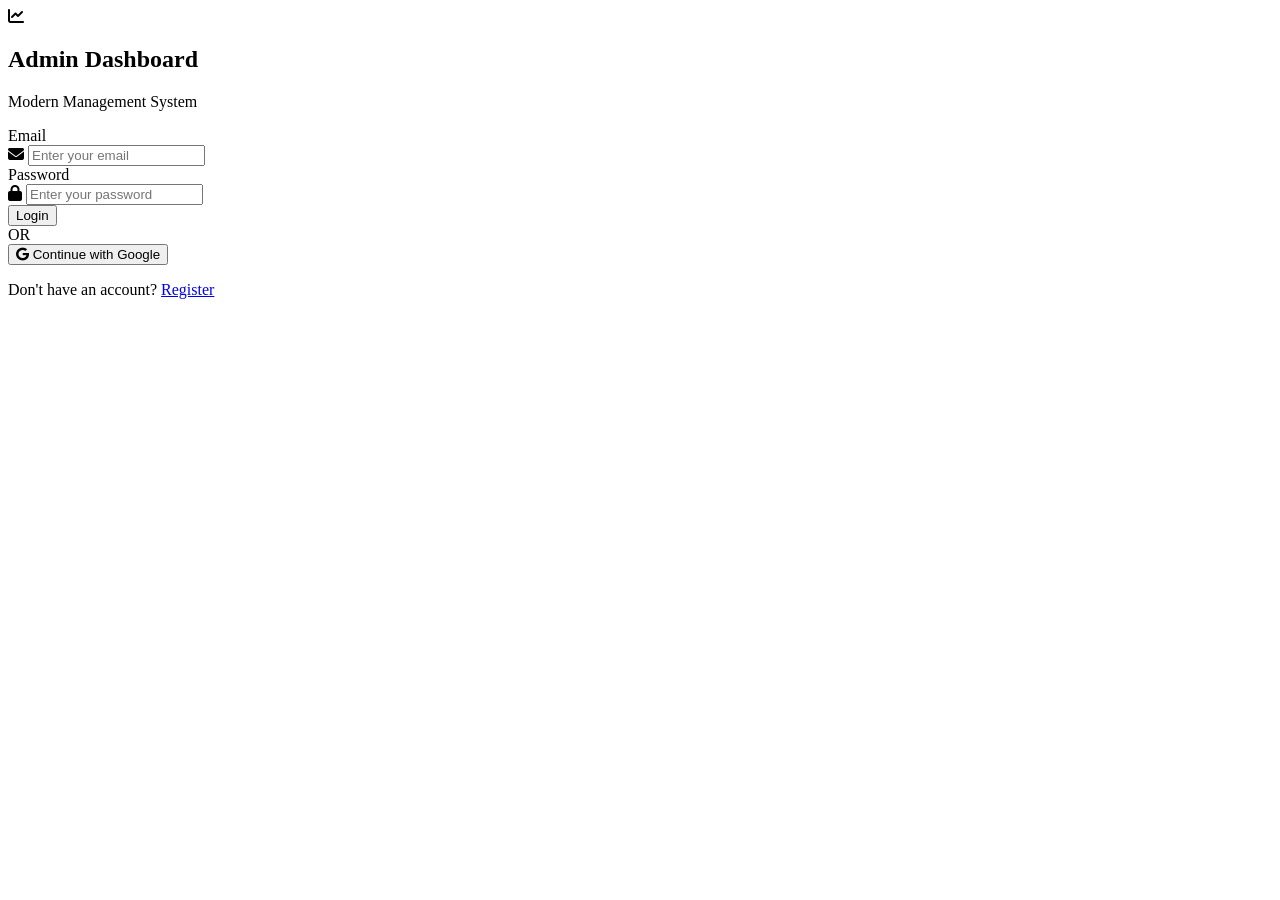
==== index.html @ 11406f1d "Add files via upload" ====
<!DOCTYPE html>
<html lang="en">

<head>
    <meta charset="UTF-8">
    <meta name="viewport" content="width=device-width, initial-scale=1.0">
    <title>Admin Dashboard Login | Nocta-Code</title>

    <link rel="stylesheet" href="css/style.css">

    <link href="https://cdnjs.cloudflare.com/ajax/libs/font-awesome/6.5.1/css/all.min.css"
        rel="stylesheet">
</head>

<body>

    <div class="login-container">

        <div class="glass-card">

            <div class="logo">
                <i class="fa-solid fa-chart-line"></i>
                <h2>Admin Dashboard</h2>
                <p>Modern Management System</p>
            </div>

            <form id="loginForm">

                <div class="input-group">
                    <label>Email</label>

                    <div class="input-box">
                        <i class="fa-solid fa-envelope"></i>
                        <input
                            type="email"
                            placeholder="Enter your email"
                            required>
                    </div>
                </div>

                <div class="input-group">
                    <label>Password</label>

                    <div class="input-box">
                        <i class="fa-solid fa-lock"></i>
                        <input
                            type="password"
                            placeholder="Enter your password"
                            required>
                    </div>
                </div>

                <button type="submit" class="btn-login">
                    Login
                </button>

            </form>

            <div class="divider">
                <span>OR</span>
            </div>

            <button class="google-btn">
                <i class="fa-brands fa-google"></i>
                Continue with Google
            </button>

            <p class="register-link">
                Don't have an account?
                <a href="register.html">
                    Register
                </a>
            </p>

        </div>

    </div>

    <script>

        const loginForm =
            document.getElementById("loginForm");

        loginForm.addEventListener("submit", function (e) {

            e.preventDefault();

            window.location.href =
                "dashboard.html";

        });

    </script>

</body>

</html>
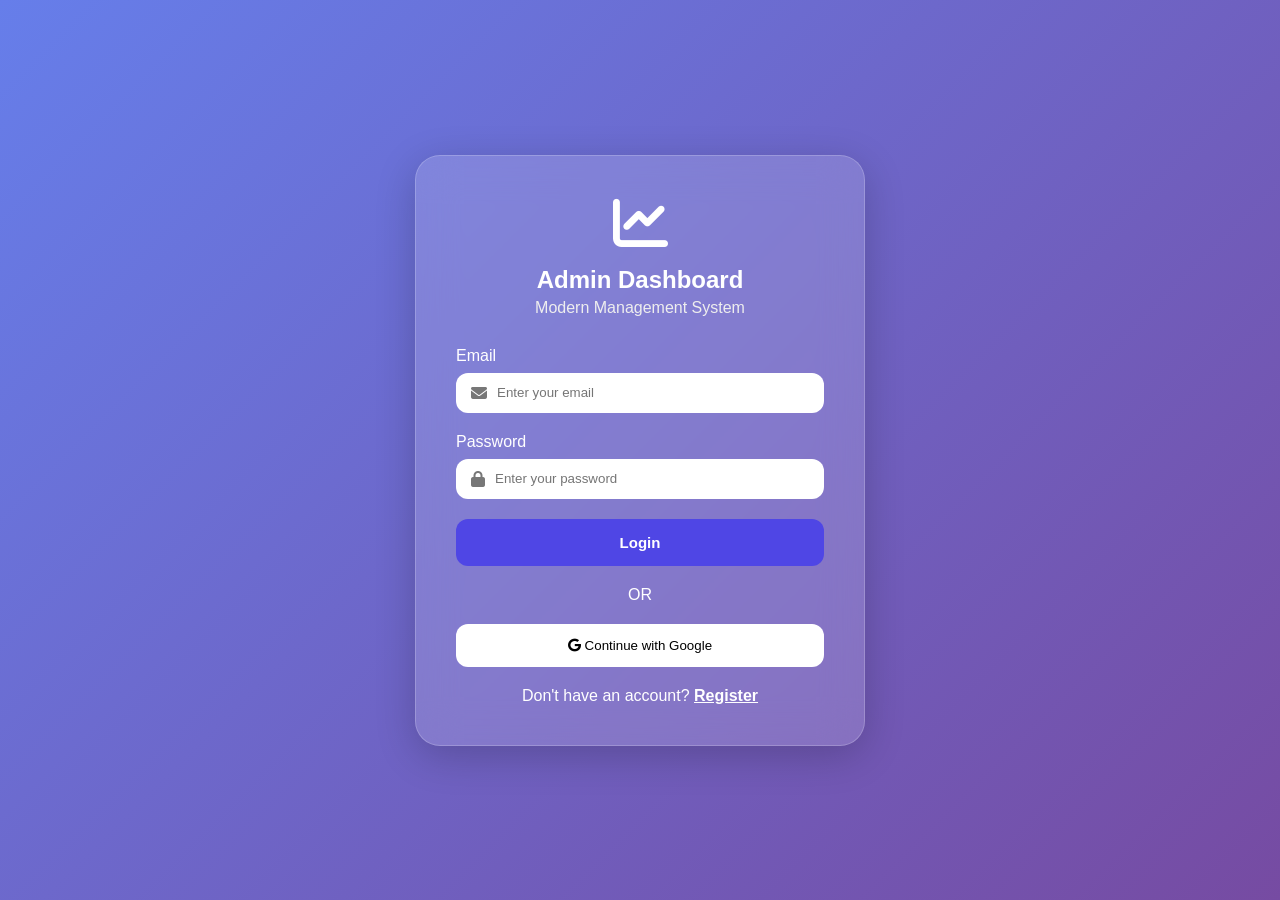
==== commit 7238ec97: "Update index.html" ====
--- a/index.html
+++ b/index.html
@@ -6,7 +6,7 @@
     <meta name="viewport" content="width=device-width, initial-scale=1.0">
     <title>Admin Dashboard Login | Nocta-Code</title>
 
-    <link rel="stylesheet" href="css/style.css">
+    <link rel="stylesheet" href="style.css">
 
     <link href="https://cdnjs.cloudflare.com/ajax/libs/font-awesome/6.5.1/css/all.min.css"
         rel="stylesheet">
@@ -94,4 +94,4 @@
 
 </body>
 
-</html>+</html>
--- a/style.css
+++ b/style.css
@@ -0,0 +1,526 @@
+/* =========================
+   GOOGLE FONT
+========================= */
+
+@import url('https://fonts.googleapis.com/css2?family=Poppins:wght@300;400;500;600;700;800&display=swap');
+
+*{
+    margin:0;
+    padding:0;
+    box-sizing:border-box;
+    font-family:'Poppins',sans-serif;
+}
+
+body{
+    min-height:100vh;
+    background:linear-gradient(
+        135deg,
+        #667eea,
+        #764ba2
+    );
+    color:#222;
+}
+
+/* =========================
+   LOGIN & REGISTER
+========================= */
+
+.login-container{
+    min-height:100vh;
+    display:flex;
+    justify-content:center;
+    align-items:center;
+    padding:20px;
+}
+
+.glass-card{
+    width:100%;
+    max-width:450px;
+
+    background:rgba(255,255,255,.15);
+
+    backdrop-filter:blur(20px);
+
+    border:1px solid rgba(255,255,255,.2);
+
+    border-radius:25px;
+
+    padding:40px;
+
+    box-shadow:
+    0 10px 40px rgba(0,0,0,.2);
+}
+
+.logo{
+    text-align:center;
+    margin-bottom:30px;
+}
+
+.logo i{
+    font-size:55px;
+    color:white;
+    margin-bottom:15px;
+}
+
+.logo h2{
+    color:white;
+    margin-bottom:5px;
+}
+
+.logo p{
+    color:#eee;
+}
+
+.input-group{
+    margin-bottom:20px;
+}
+
+.input-group label{
+    display:block;
+    margin-bottom:8px;
+    color:white;
+}
+
+.input-box{
+    display:flex;
+    align-items:center;
+    background:white;
+    border-radius:12px;
+    padding:12px 15px;
+}
+
+.input-box i{
+    color:#777;
+    margin-right:10px;
+}
+
+.input-box input{
+    width:100%;
+    border:none;
+    outline:none;
+    background:none;
+}
+
+.btn-login{
+    width:100%;
+    border:none;
+    padding:15px;
+    border-radius:12px;
+    cursor:pointer;
+
+    background:#4f46e5;
+    color:white;
+
+    font-weight:600;
+    font-size:15px;
+
+    transition:.3s;
+}
+
+.btn-login:hover{
+    transform:translateY(-2px);
+}
+
+.divider{
+    text-align:center;
+    margin:20px 0;
+    color:white;
+}
+
+.google-btn{
+    width:100%;
+    border:none;
+    padding:14px;
+    border-radius:12px;
+    cursor:pointer;
+    background:white;
+}
+
+.register-link{
+    margin-top:20px;
+    text-align:center;
+    color:white;
+}
+
+.register-link a{
+    color:#fff;
+    font-weight:600;
+}
+
+/* =========================
+   DASHBOARD
+========================= */
+
+.dashboard{
+    display:flex;
+    min-height:100vh;
+}
+
+/* Sidebar */
+
+.sidebar{
+    width:260px;
+    background:#111827;
+    color:white;
+    padding:25px;
+}
+
+.sidebar-logo{
+    font-size:22px;
+    font-weight:700;
+    margin-bottom:40px;
+}
+
+.sidebar-logo i{
+    margin-right:10px;
+}
+
+.menu{
+    list-style:none;
+}
+
+.menu li{
+    margin-bottom:10px;
+}
+
+.menu li a{
+    display:flex;
+    gap:12px;
+
+    text-decoration:none;
+    color:white;
+
+    padding:14px;
+    border-radius:12px;
+
+    transition:.3s;
+}
+
+.menu li a:hover,
+.menu .active a{
+    background:#4f46e5;
+}
+
+/* Main */
+
+.main-content{
+    flex:1;
+    padding:30px;
+    overflow:auto;
+}
+
+.topbar{
+    display:flex;
+    justify-content:space-between;
+    align-items:center;
+    margin-bottom:30px;
+}
+
+.topbar h2{
+    color:white;
+}
+
+.topbar-actions{
+    display:flex;
+    gap:15px;
+    align-items:center;
+}
+
+.profile-img{
+    width:45px;
+    height:45px;
+    border-radius:50%;
+}
+
+.dark-btn{
+    border:none;
+    width:45px;
+    height:45px;
+    border-radius:50%;
+    cursor:pointer;
+    font-size:18px;
+}
+
+/* =========================
+   STATS
+========================= */
+
+.stats-grid{
+    display:grid;
+    grid-template-columns:
+    repeat(auto-fit,minmax(220px,1fr));
+
+    gap:20px;
+
+    margin-bottom:30px;
+}
+
+.stat-card{
+    background:white;
+    border-radius:20px;
+    padding:25px;
+
+    box-shadow:
+    0 10px 25px rgba(0,0,0,.1);
+}
+
+.stat-card h3{
+    font-size:28px;
+    margin:15px 0 5px;
+}
+
+.icon{
+    width:55px;
+    height:55px;
+
+    display:flex;
+    justify-content:center;
+    align-items:center;
+
+    border-radius:15px;
+
+    color:white;
+    font-size:20px;
+}
+
+.blue{
+    background:#3b82f6;
+}
+
+.green{
+    background:#22c55e;
+}
+
+.orange{
+    background:#f59e0b;
+}
+
+.red{
+    background:#ef4444;
+}
+
+/* =========================
+   CHARTS
+========================= */
+
+.chart-grid{
+    display:grid;
+    grid-template-columns:
+    repeat(auto-fit,minmax(350px,1fr));
+
+    gap:20px;
+
+    margin-bottom:30px;
+}
+
+.chart-card{
+    background:white;
+    border-radius:20px;
+    padding:25px;
+}
+
+.chart-card h3{
+    margin-bottom:20px;
+}
+
+/* =========================
+   TABLE
+========================= */
+
+.table-card{
+    background:white;
+    border-radius:20px;
+    padding:25px;
+}
+
+table{
+    width:100%;
+    border-collapse:collapse;
+}
+
+th,
+td{
+    padding:15px;
+    text-align:left;
+}
+
+th{
+    background:#f3f4f6;
+}
+
+tr:nth-child(even){
+    background:#fafafa;
+}
+
+.badge{
+    padding:8px 12px;
+    border-radius:20px;
+    color:white;
+    font-size:12px;
+}
+
+.success{
+    background:#22c55e;
+}
+
+.warning{
+    background:#f59e0b;
+}
+
+.danger{
+    background:#ef4444;
+}
+
+/* =========================
+   CRUD
+========================= */
+
+.crud-container{
+    max-width:1200px;
+    margin:auto;
+    padding:30px;
+}
+
+.crud-header{
+    display:flex;
+    justify-content:space-between;
+    align-items:center;
+    margin-bottom:25px;
+    color:white;
+}
+
+.back-btn{
+    text-decoration:none;
+    color:white;
+    background:#4f46e5;
+    padding:10px 20px;
+    border-radius:10px;
+}
+
+.crud-card{
+    background:white;
+    border-radius:20px;
+    padding:25px;
+    margin-bottom:20px;
+}
+
+.form-row{
+    display:flex;
+    gap:10px;
+    flex-wrap:wrap;
+}
+
+.form-row input{
+    flex:1;
+    min-width:200px;
+    padding:12px;
+    border:1px solid #ddd;
+    border-radius:10px;
+}
+
+.form-row button{
+    padding:12px 20px;
+    border:none;
+    background:#4f46e5;
+    color:white;
+    border-radius:10px;
+    cursor:pointer;
+}
+
+.edit-btn{
+    background:#f59e0b;
+    color:white;
+    border:none;
+    padding:8px 12px;
+    border-radius:8px;
+    cursor:pointer;
+}
+
+.delete-btn{
+    background:#ef4444;
+    color:white;
+    border:none;
+    padding:8px 12px;
+    border-radius:8px;
+    cursor:pointer;
+}
+
+#searchInput{
+    width:100%;
+    padding:14px;
+    border:1px solid #ddd;
+    border-radius:10px;
+}
+
+/* =========================
+   MOBILE
+========================= */
+
+@media(max-width:900px){
+
+    .sidebar{
+        width:80px;
+    }
+
+    .sidebar span{
+        display:none;
+    }
+
+    .menu li a{
+        justify-content:center;
+    }
+
+}
+
+@media(max-width:768px){
+
+    .topbar{
+        flex-direction:column;
+        gap:15px;
+    }
+
+    .chart-grid{
+        grid-template-columns:1fr;
+    }
+
+    .form-row{
+        flex-direction:column;
+    }
+
+}
+
+.notification{
+
+    position:fixed;
+
+    top:20px;
+    right:20px;
+
+    background:#4f46e5;
+    color:white;
+
+    padding:15px 20px;
+
+    border-radius:12px;
+
+    box-shadow:
+    0 10px 20px rgba(0,0,0,.2);
+
+    z-index:9999;
+
+    animation:slideIn .3s ease;
+}
+
+@keyframes slideIn{
+
+    from{
+        opacity:0;
+        transform:translateX(100%);
+    }
+
+    to{
+        opacity:1;
+        transform:translateX(0);
+    }
+
+}
